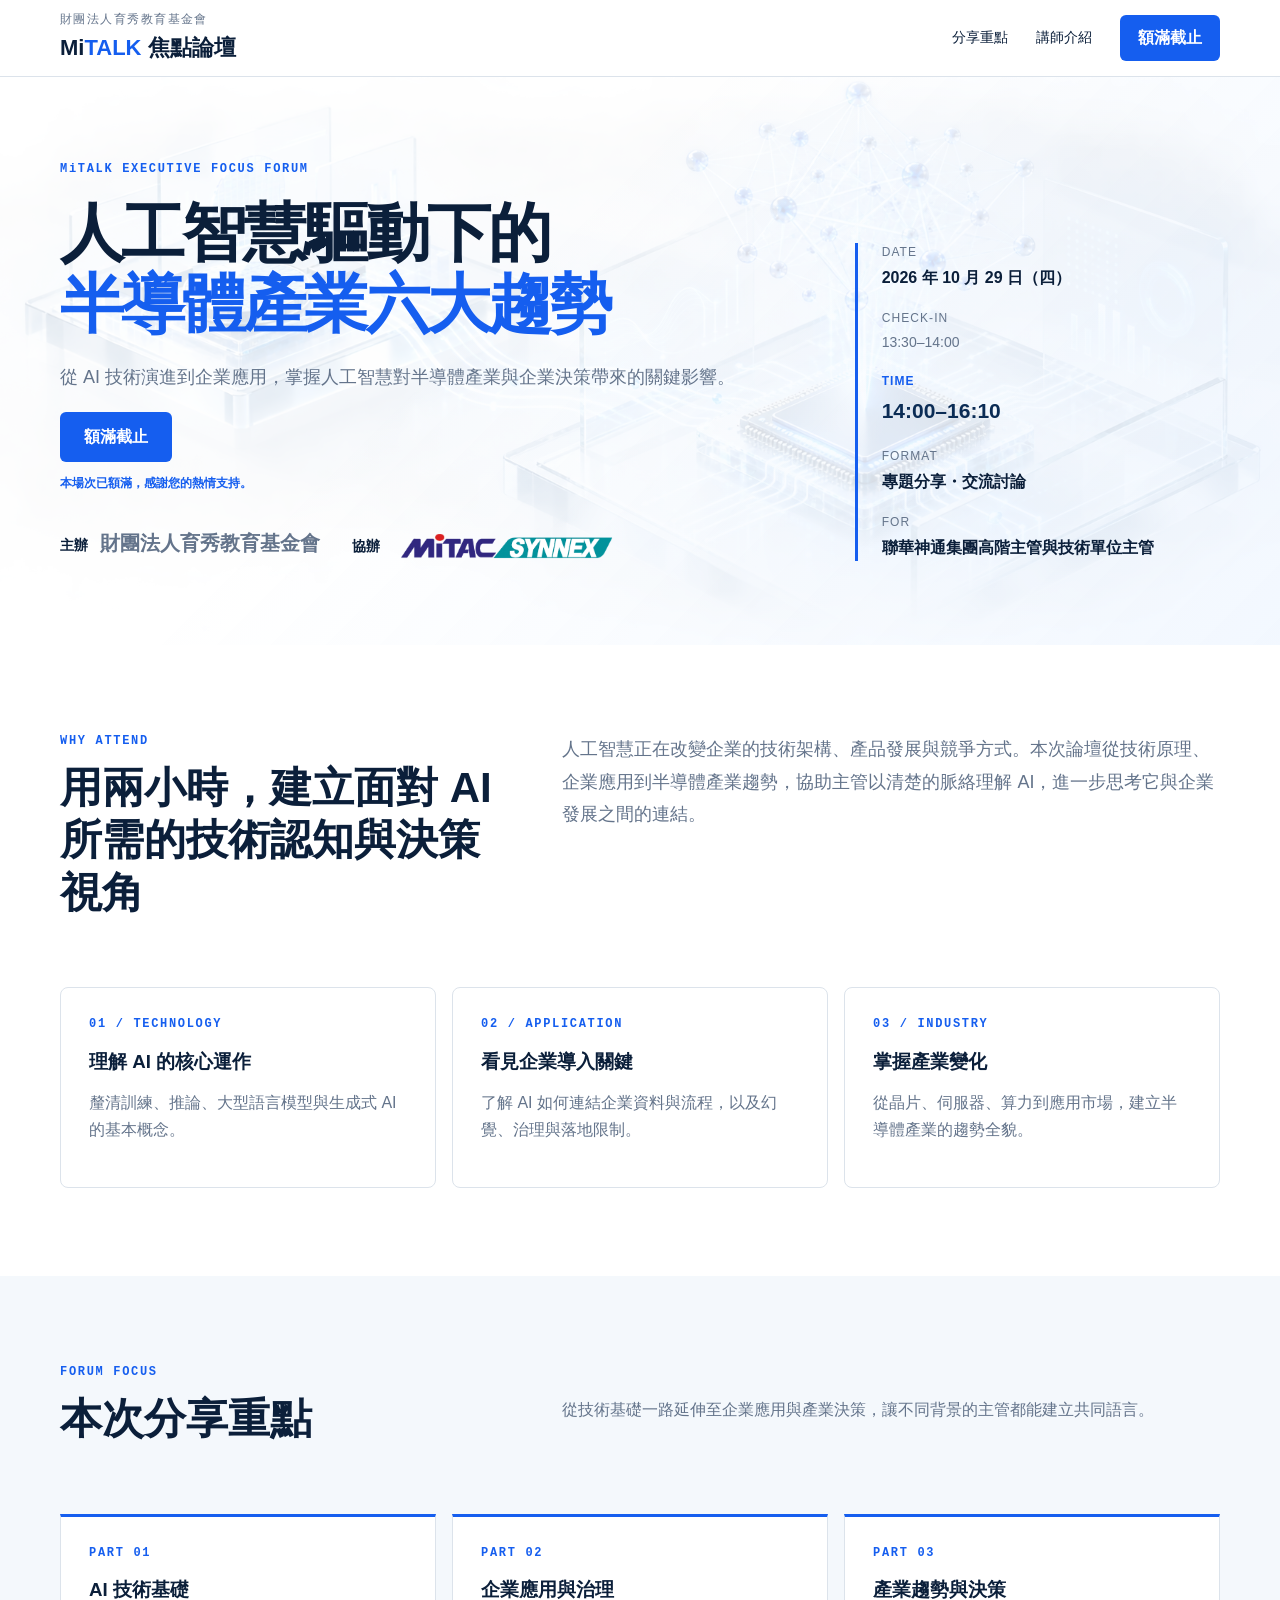
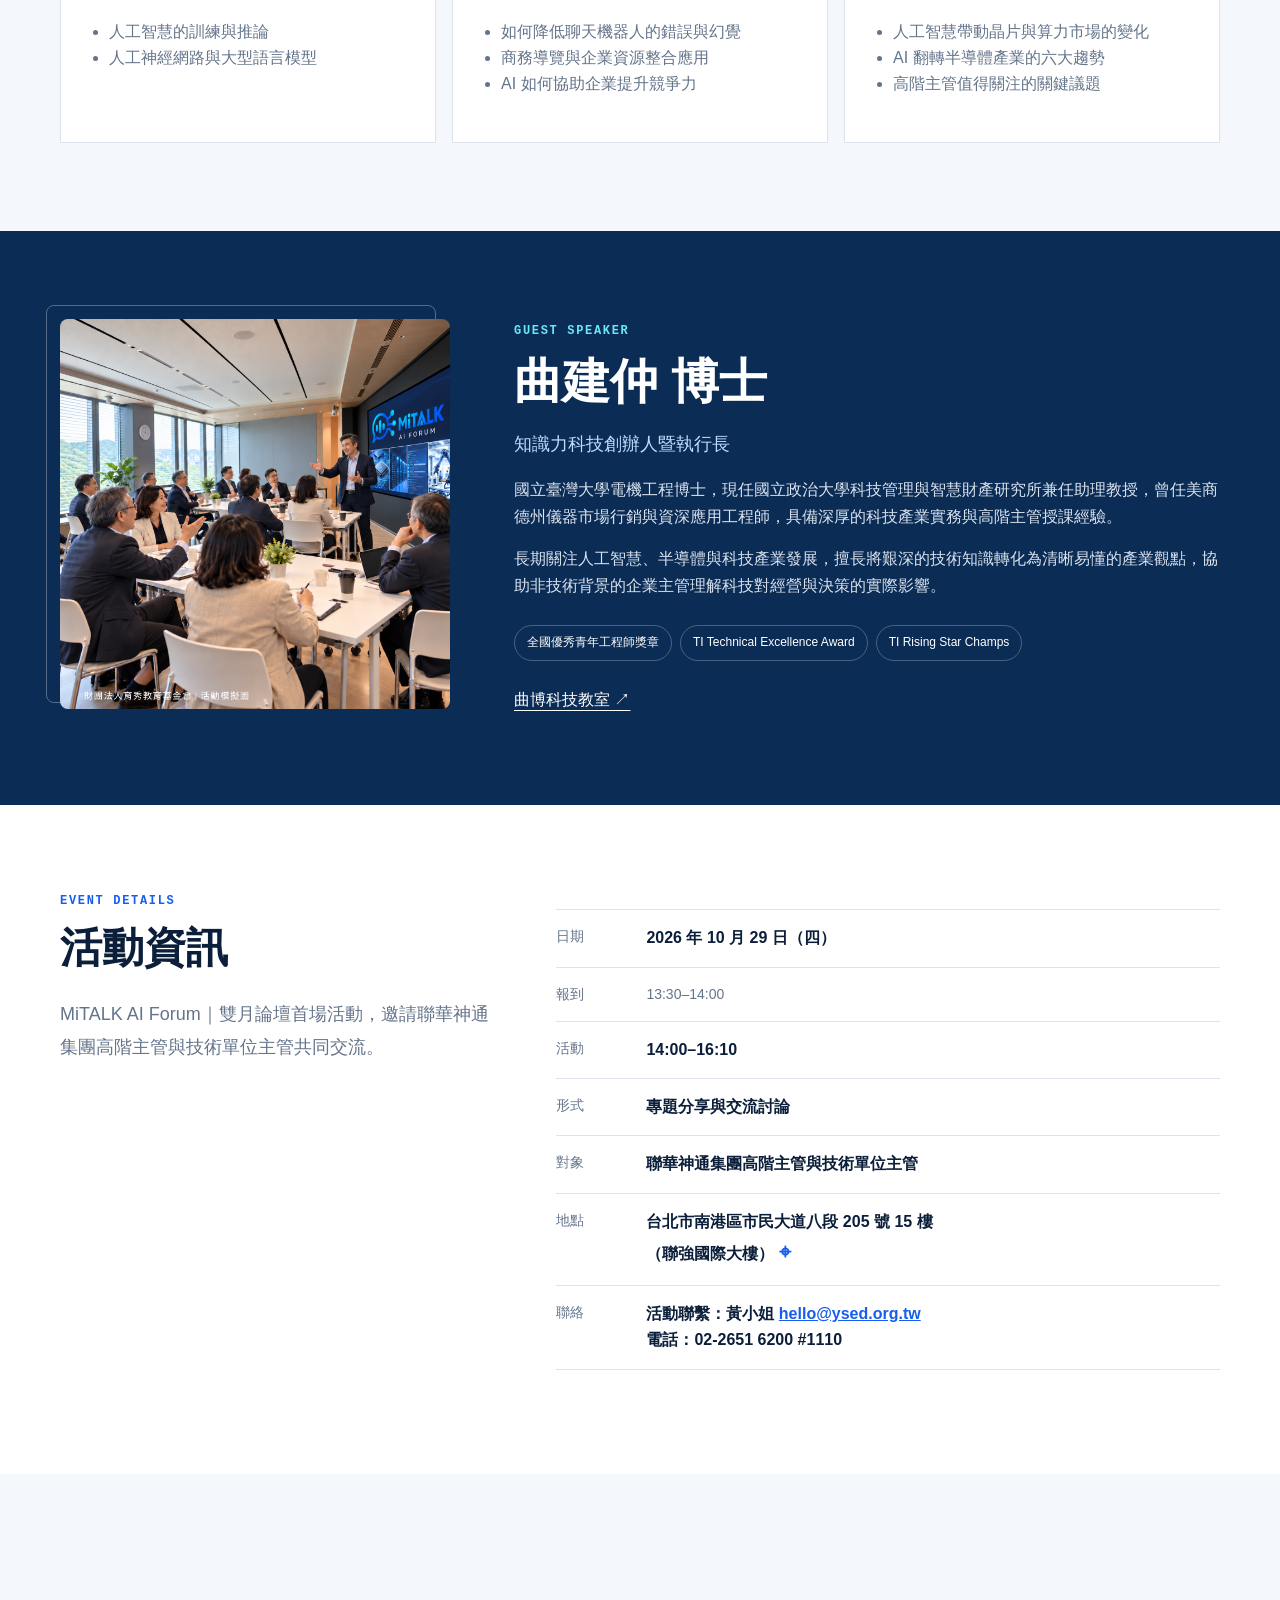
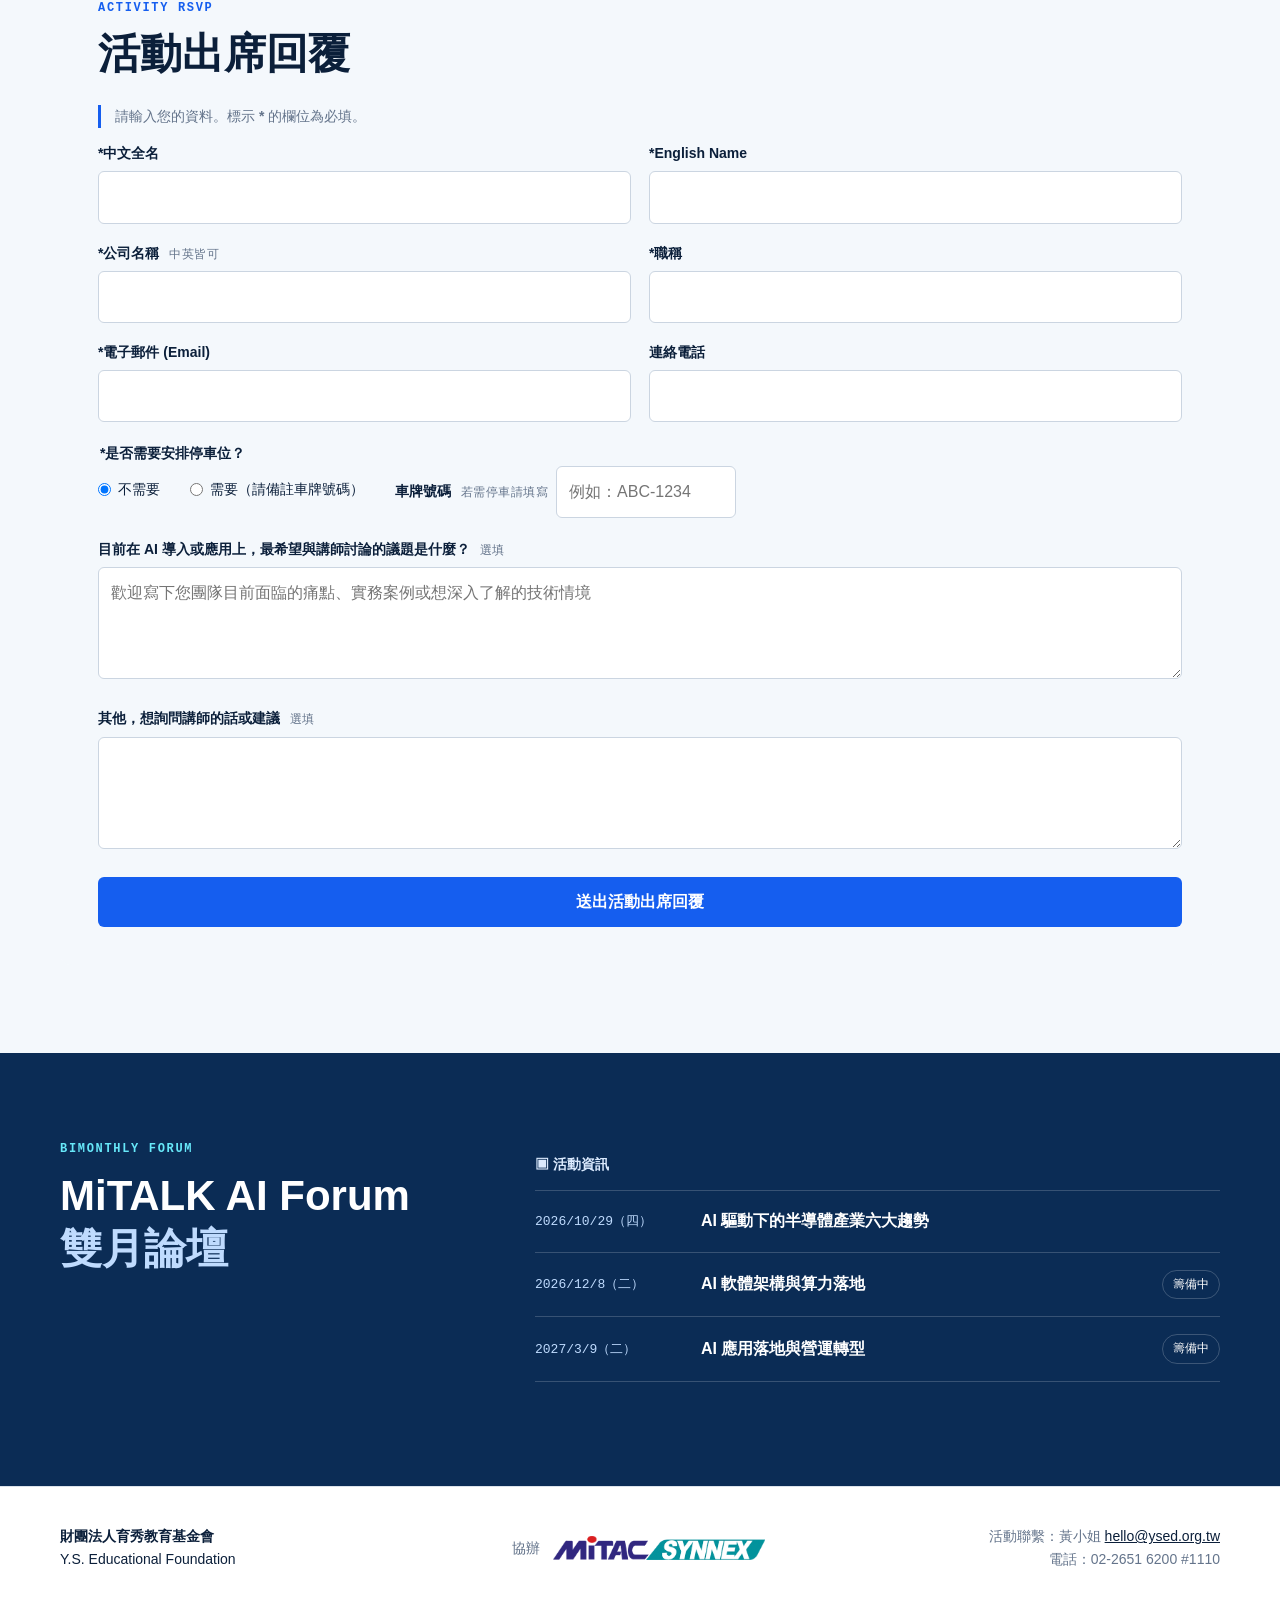
==== index-form-test01.html @ b160019f "Add files via upload" ====
<!doctype html>
<html lang="zh-Hant">
<head>
  <meta charset="utf-8">
  <meta name="viewport" content="width=device-width,initial-scale=1">
  <meta name="description" content="MiTALK AI Forum｜人工智慧驅動下的半導體產業六大趨勢">
  <title>MiTALK AI Forum｜雙月論壇 | 育秀教育基金會</title>
  <link rel="icon" href="assets/favicon.svg" type="image/svg+xml">
  <link rel="stylesheet" href="assets/styles.css">
</head>
<body>
  <header class="site-header">
    <div class="container header-inner">
      <div class="brand"><small>財團法人育秀教育基金會</small><strong>Mi<span>TALK</span> 焦點論壇</strong></div>
      <nav aria-label="主要導覽"><a href="#focus">分享重點</a><a href="#speaker">講師介紹</a><span class="button small" aria-disabled="true">額滿截止</span></nav>
    </div>
  </header>

  <main>
    <section class="hero">
      <div class="container hero-grid">
        <div>
          <p class="eyebrow">MiTALK EXECUTIVE FOCUS FORUM</p>
          <h1>人工智慧驅動下的<br><span>半導體產業六大趨勢</span></h1>
          <p class="lead">從 AI 技術演進到企業應用，掌握人工智慧對半導體產業與企業決策帶來的關鍵影響。</p>
          <span class="button" aria-disabled="true">額滿截止</span>
          <p class="hero-note">本場次已額滿，感謝您的熱情支持。</p>
          <div class="organizers"><div><b>主辦</b> <a href="https://www.ysed.org.tw/yscampus/" target="_blank" rel="noopener noreferrer"><strong>財團法人育秀教育基金會</strong></a></div><div class="cohost"><b>協辦</b><img src="assets/mitac-synnex-logo.png" alt="聯華神通集團 MiTAC SYNNEX"></div></div>
        </div>
        <dl class="hero-meta">
          <div><dt>DATE</dt><dd>2026 年 10 月 29 日（四）</dd></div>
          <div class="subtle"><dt>CHECK-IN</dt><dd>13:30–14:00</dd></div>
          <div class="time"><dt>TIME</dt><dd>14:00–16:10</dd></div>
          <div><dt>FORMAT</dt><dd>專題分享・交流討論</dd></div>
          <div><dt>FOR</dt><dd>聯華神通集團高階主管與技術單位主管</dd></div>
        </dl>
      </div>
    </section>

    <section class="section">
      <div class="container intro-grid"><div><p class="eyebrow">WHY ATTEND</p><h2>用兩小時，建立面對 AI 所需的技術認知與決策視角</h2></div><p class="lead compact">人工智慧正在改變企業的技術架構、產品發展與競爭方式。本次論壇從技術原理、企業應用到半導體產業趨勢，協助主管以清楚的脈絡理解 AI，進一步思考它與企業發展之間的連結。</p></div>
      <div class="container cards three">
        <article><p class="eyebrow">01 / TECHNOLOGY</p><h3>理解 AI 的核心運作</h3><p>釐清訓練、推論、大型語言模型與生成式 AI 的基本概念。</p></article>
        <article><p class="eyebrow">02 / APPLICATION</p><h3>看見企業導入關鍵</h3><p>了解 AI 如何連結企業資料與流程，以及幻覺、治理與落地限制。</p></article>
        <article><p class="eyebrow">03 / INDUSTRY</p><h3>掌握產業變化</h3><p>從晶片、伺服器、算力到應用市場，建立半導體產業的趨勢全貌。</p></article>
      </div>
    </section>

    <section id="focus" class="section soft">
      <div class="container"><p class="eyebrow">FORUM FOCUS</p><div class="section-heading"><h2>本次分享重點</h2><p>從技術基礎一路延伸至企業應用與產業決策，讓不同背景的主管都能建立共同語言。</p></div>
        <div class="cards three focus-cards">
          <article><p class="eyebrow">PART 01</p><h3>AI 技術基礎</h3><ul><li>人工智慧的訓練與推論</li><li>人工神經網路與大型語言模型</li></ul></article>
          <article><p class="eyebrow">PART 02</p><h3>企業應用與治理</h3><ul><li>如何降低聊天機器人的錯誤與幻覺</li><li>商務導覽與企業資源整合應用</li><li>AI 如何協助企業提升競爭力</li></ul></article>
          <article><p class="eyebrow">PART 03</p><h3>產業趨勢與決策</h3><ul><li>人工智慧帶動晶片與算力市場的變化</li><li>AI 翻轉半導體產業的六大趨勢</li><li>高階主管值得關注的關鍵議題</li></ul></article>
        </div>
      </div>
    </section>

    <section id="speaker" class="section speaker">
      <div class="container speaker-grid"><div class="portrait"><img src="assets/MiTALK-forum-scenario-2026Oct.png" alt="MiTALK AI Forum 活動情境"></div><div><p class="eyebrow light">GUEST SPEAKER</p><h2>曲建仲 博士</h2><p class="speaker-title">知識力科技創辦人暨執行長</p><p>國立臺灣大學電機工程博士，現任國立政治大學科技管理與智慧財產研究所兼任助理教授，曾任美商德州儀器市場行銷與資深應用工程師，具備深厚的科技產業實務與高階主管授課經驗。</p><p>長期關注人工智慧、半導體與科技產業發展，擅長將艱深的技術知識轉化為清晰易懂的產業觀點，協助非技術背景的企業主管理解科技對經營與決策的實際影響。</p><div class="tags"><span>全國優秀青年工程師獎章</span><span>TI Technical Excellence Award</span><span>TI Rising Star Champs</span></div><a class="external" href="https://www.youtube.com/ansforce" target="_blank" rel="noopener noreferrer">曲博科技教室 ↗</a></div></div>
    </section>

    <section id="details" class="section">
      <div class="container details-grid">
        <div><p class="eyebrow">EVENT DETAILS</p><h2>活動資訊</h2><p class="lead compact">MiTALK AI Forum｜雙月論壇首場活動，邀請聯華神通集團高階主管與技術單位主管共同交流。</p></div>
        <dl class="facts"><div><dt>日期</dt><dd>2026 年 10 月 29 日（四）</dd></div><div><dt>報到</dt> <dt>13:30–14:00 </dt> </div><div><dt>活動</dt><dd>14:00–16:10</dd></div><div><dt>形式</dt><dd>專題分享與交流討論</dd></div><div><dt>對象</dt><dd>聯華神通集團高階主管與技術單位主管</dd></div><div><dt>地點</dt><dd><strong>台北市南港區市民大道八段 205 號 15 樓<br>（聯強國際大樓）</strong> <a class="map" href="https://www.google.com/maps/search/?api=1&query=%E5%8F%B0%E5%8C%97%E5%B8%82%E5%8D%97%E6%B8%AF%E5%8D%80%E5%B8%82%E6%B0%91%E5%A4%A7%E9%81%93%E5%85%AB%E6%AE%B5%20205%20%E8%99%9F%2015%20%E6%A8%93" target="_blank" rel="noopener noreferrer" aria-label="另開交通資訊">⌖</a></dd></div><div><dt>聯絡</dt><dd>活動聯繫：黃小姐  <a href="mailto:hello@ysed.org.tw">hello@ysed.org.tw</a><br>電話：02-2651 6200 #1110</dd></div></dl>
      </div>
    </section>

    <section id="rsvp" class="section soft" aria-labelledby="rsvp-title">
      <div class="container">
        <div class="form-panel">
          <p class="eyebrow">ACTIVITY RSVP</p>
          <h2 id="rsvp-title">活動出席回覆</h2>
          <p class="notice">請輸入您的資料。標示 <strong>*</strong> 的欄位為必填。</p>

          <form id="attendanceForm" action="https://docs.google.com/forms/d/e/1FAIpQLSdVg5Psu8YSqXrb2darOfJkdXDuL2L2rNWEKp0N9kSgaowLvQ/formResponse" method="post" target="googleResponseFrame">
            <div class="form-grid">
              <div>
                <label for="chineseName">*中文全名</label>
                <input id="chineseName" name="entry.1392072307" type="text" autocomplete="name" required>
              </div>
              <div>
                <label for="englishName">*English Name</label>
                <input id="englishName" name="entry.953667232" type="text" autocomplete="name" required>
              </div>
              <div>
                <label for="company">*公司名稱 <small>中英皆可</small></label>
                <input id="company" name="entry.192898585" type="text" autocomplete="organization" required>
              </div>
              <div>
                <label for="jobTitle">*職稱</label>
                <input id="jobTitle" name="entry.1693461081" type="text" autocomplete="organization-title" required>
              </div>
              <div>
                <label for="email">*電子郵件 (Email)</label>
                <input id="email" name="entry.1096803072" type="email" autocomplete="email" required>
              </div>
              <div>
                <label for="phone">連絡電話</label>
                <input id="phone" name="entry.1300517017" type="tel" autocomplete="tel">
              </div>
            </div>

            <fieldset>
              <legend>*是否需要安排停車位？</legend>
              <label class="radio"><input type="radio" name="entry.722357315" value="不需要" checked required>不需要</label>
              <label class="radio"><input type="radio" name="entry.722357315" value="需要" required>需要（請備註車牌號碼）</label>
              <div style="display:inline-flex;align-items:center;gap:8px;vertical-align:middle;flex-wrap:wrap">
                <label for="licensePlate" style="white-space:nowrap">車牌號碼 <small>若需停車請填寫</small></label>
                <input id="licensePlate" name="entry.1476815798" type="text" maxlength="20" placeholder="例如：ABC-1234" style="width:180px;margin-top:0">
              </div>
            </fieldset>

            <div style="margin-top:20px">
              <label for="aiDiscussion">目前在 AI 導入或應用上，最希望與講師討論的議題是什麼？ <small>選填</small></label>
              <textarea id="aiDiscussion" name="entry.1468016906" placeholder="歡迎寫下您團隊目前面臨的痛點、實務案例或想深入了解的技術情境"></textarea>
            </div>

            <div style="margin-top:20px">
              <label for="instructorQuestions">其他，想詢問講師的話或建議 <small>選填</small></label>
              <textarea id="instructorQuestions" name="entry.1255565283"></textarea>
            </div>

            <button class="button full" style="margin-top:20px" type="submit">送出活動出席回覆</button>
            <p id="formStatus" class="status" role="status" hidden></p>
          </form>
        </div>
      </div>
    </section>

    <iframe id="googleResponseFrame" name="googleResponseFrame" title="Google 表單送出回應" style="display:none"></iframe>
    <dialog id="attendanceSuccess" style="border:0;border-radius:12px;padding:0;max-width:520px;width:calc(100% - 40px);box-shadow:0 24px 80px rgba(11,31,58,.28)">
      <div style="padding:28px 30px;color:#0b1f3a;font-family:Inter,'Noto Sans TC','Microsoft JhengHei',sans-serif">
        <h3 style="margin:0 0 12px;color:#155eef;font-size:21px">報名成功</h3>
        <p style="line-height:1.8;margin:0 0 24px">感謝您的回覆與報名，活動前一周我們將提寄送詳細活動資訊，期待於 MiTALK 見！</p>
        <button id="closeAttendanceSuccess" type="button" class="button full">確定</button>
      </div>
    </dialog>

    <section class="section forum-series"><div class="container series-grid"><div><p class="eyebrow light">BIMONTHLY FORUM</p><h2>MiTALK AI Forum<br><span>雙月論壇</span></h2></div><div><h3>▣ 活動資訊</h3><ol><li><time>2026/10/29（四）</time><strong>AI 驅動下的半導體產業六大趨勢</strong></li><li><time>2026/12/8（二）</time><strong>AI 軟體架構與算力落地</strong><span>籌備中</span></li><li><time>2027/3/9（二）</time><strong>AI 應用落地與營運轉型</strong><span>籌備中</span></li></ol></div></div></section>
  </main>

  <footer><div class="container footer-grid"><div><a href="https://www.ysed.org.tw/yscampus/" target="_blank" rel="noopener noreferrer" style="text-decoration:none;"><strong>財團法人育秀教育基金會</strong></a><br><a href="https://www.ysed.org.tw/yscampus/" target="_blank" rel="noopener noreferrer" style="text-decoration:none;">Y.S. Educational Foundation</a></div><div class="cohost"><span>協辦</span><img src="assets/mitac-synnex-logo.png" alt="聯華神通集團 MiTAC SYNNEX"></div><div>活動聯繫：黃小姐  <a href="mailto:hello@ysed.org.tw">hello@ysed.org.tw</a><br>電話：02-2651 6200 #1110</div></div></footer>
  <script>
    const attendanceForm = document.getElementById('attendanceForm');
    const parkingOptions = attendanceForm.querySelectorAll('input[name="entry.722357315"]');
    const licensePlate = document.getElementById('licensePlate');
    const formStatus = document.getElementById('formStatus');

    function updateParkingField() {
      const needsParking = attendanceForm.querySelector('input[name="entry.722357315"]:checked')?.value === '需要';
      licensePlate.required = needsParking;
      licensePlate.setAttribute('aria-required', String(needsParking));
    }

    parkingOptions.forEach(option => option.addEventListener('change', updateParkingField));

    const googleResponseFrame = document.getElementById('googleResponseFrame');
    const attendanceSuccess = document.getElementById('attendanceSuccess');
    const closeAttendanceSuccess = document.getElementById('closeAttendanceSuccess');
    let submissionPending = false;

    attendanceForm.addEventListener('submit', event => {
      event.preventDefault();
      if (!attendanceForm.reportValidity()) return;

      submissionPending = true;
      attendanceForm.submit();
    });

    googleResponseFrame.addEventListener('load', () => {
      if (!submissionPending) return;
      submissionPending = false;
      attendanceForm.reset();
      updateParkingField();
      attendanceSuccess.showModal();
    });

    closeAttendanceSuccess.addEventListener('click', () => attendanceSuccess.close());
    attendanceSuccess.addEventListener('click', event => {
      if (event.target === attendanceSuccess) attendanceSuccess.close();
    });

    updateParkingField();
  </script>
</body>
</html>
---- assets/styles.css ----
:root{--navy:#0b1f3a;--deep:#0b2c55;--blue:#155eef;--soft:#f4f8fc;--muted:#64748b;--line:#dce3eb;--white:#fff}*{box-sizing:border-box}html{scroll-behavior:smooth}body{margin:0;color:var(--navy);font-family:Inter,"Noto Sans TC","PingFang TC","Microsoft JhengHei",sans-serif;line-height:1.65;background:#fff}a{color:inherit}.container{width:min(1160px,calc(100% - 40px));margin:auto}.site-header{position:sticky;top:0;z-index:10;background:rgba(255,255,255,.96);border-bottom:1px solid var(--line);backdrop-filter:blur(12px)}.header-inner{min-height:76px;display:flex;align-items:center;justify-content:space-between;gap:24px}.brand small{display:block;font-size:11px;letter-spacing:.12em;color:var(--muted)}.brand strong{font-size:20px}.brand span,.hero h1 span,.eyebrow{color:var(--blue)}.brand small{font-size:12px}.brand strong{font-size:22px}.organizers a{text-decoration:none}.organizers a strong{font-size:20px;line-height:1.2}nav{display:flex;align-items:center;gap:28px}nav a{text-decoration:none;font-size:14px}.button{display:inline-block;border:0;border-radius:6px;background:var(--blue);color:#fff;text-decoration:none;padding:12px 24px;font:inherit;font-weight:700;cursor:pointer}.button:hover{background:#0d49be}.button.small{padding:10px 18px}.button.full{width:100%}.hero-note{margin:12px 0 0;font-size:12px;line-height:1.6;color:var(--blue);font-weight:600}.hero{overflow:hidden;background:linear-gradient(135deg,rgba(255,255,255,.82) 38%,rgba(241,247,255,.9)),url('Mitalk-bg-img.png') center/cover no-repeat;padding:84px 0}.hero-grid{display:grid;grid-template-columns:1.5fr .75fr;gap:64px;align-items:end}.eyebrow{margin:0;font:600 12px/1.4 ui-monospace,SFMono-Regular,Menlo,monospace;letter-spacing:.14em}.hero h1{margin:20px 0;font-size:clamp(42px,5vw,72px);line-height:1.12;letter-spacing:-.045em}.lead{font-size:18px;line-height:1.8;color:var(--muted);max-width:760px}.compact{margin:0}.organizers{display:flex;flex-wrap:wrap;gap:20px 32px;margin-top:38px;color:var(--muted);font-size:14px}.organizers b{color:var(--navy);margin-right:8px}.cohost{display:flex;align-items:center;gap:10px}.cohost img{width:auto;height:30px;object-fit:contain}.hero-meta{border-left:3px solid var(--blue);padding-left:24px;margin:0;display:grid;gap:18px}.hero-meta div{display:block}.hero-meta dt{font-size:12px;letter-spacing:.09em;color:var(--muted)}.hero-meta dd{margin:2px 0 0;font-weight:700}.hero-meta .subtle dd{font-size:14px;font-weight:500;color:var(--muted)}.hero-meta .time dt{color:var(--blue);font-weight:700}.hero-meta .time dd{font-size:21px;color:var(--deep)}.section{padding:88px 0}.soft{background:var(--soft)}h2{font-size:clamp(30px,4vw,42px);line-height:1.25;margin:12px 0 24px}h3{line-height:1.35}.intro-grid,.section-heading{display:grid;grid-template-columns:.8fr 1.2fr;gap:64px;align-items:start}.cards{display:grid;gap:16px;margin-top:44px}.cards.three{grid-template-columns:repeat(3,1fr)}.cards article{border:1px solid var(--line);border-radius:8px;padding:28px;background:#fff}.cards article h3{margin:16px 0 8px}.cards article p:not(.eyebrow),.cards li,.section-heading p{color:var(--muted)}.focus-cards article{border-top:3px solid var(--blue);border-radius:0}.focus-cards ul{padding-left:20px}.speaker,.forum-series{background:var(--deep);color:#fff}.speaker-grid{display:grid;grid-template-columns:390px 1fr;gap:64px;align-items:center}.portrait{position:relative}.portrait:before{content:"";position:absolute;inset:-14px 14px 14px -14px;border:1px solid rgba(255,255,255,.3);border-radius:8px}.portrait img{position:relative;width:100%;aspect-ratio:1;object-fit:cover;border-radius:8px}.speaker h2{font-size:48px;margin-bottom:4px}.speaker p{color:rgba(239,246,255,.9)}.speaker .speaker-title{color:#bfdbfe;font-size:18px}.eyebrow.light{color:#67e8f9}.tags{display:flex;flex-wrap:wrap;gap:8px;margin:26px 0}.tags span{border:1px solid rgba(255,255,255,.25);border-radius:999px;padding:7px 12px;font-size:12px}.external{text-underline-offset:5px}.details-grid{display:grid;grid-template-columns:.8fr 1.2fr;gap:54px}.facts{border-top:1px solid var(--line)}.facts div{display:grid;grid-template-columns:90px 1fr;border-bottom:1px solid var(--line);padding:15px 0}.facts dt{color:var(--muted);font-size:14px}.facts dd{margin:0;font-weight:600}.facts a{color:var(--blue)}.map{text-decoration:none;font-size:21px}.form-panel{background:var(--soft);border-radius:12px;padding:38px}.notice{border-left:3px solid var(--blue);padding-left:14px;color:var(--muted);font-size:14px}.form-grid{display:grid;grid-template-columns:1fr 1fr;gap:18px}label,legend{display:block;font-weight:700;font-size:14px}label small,legend small{margin-left:6px;color:var(--muted);font-weight:500;letter-spacing:.04em}input,textarea{width:100%;border:1px solid #cbd5e1;border-radius:6px;background:#fff;padding:12px;margin-top:6px;font:inherit;color:var(--navy)}textarea{min-height:112px;resize:vertical}fieldset{border:0;padding:0;margin:20px 0}.radio{display:inline-flex;align-items:center;margin:8px 26px 0 0;font-weight:400}.radio input{width:auto;margin:0 7px 0 0}.help{display:block;color:var(--muted);font-weight:400;margin:5px 0}.privacy{font-size:12px;color:var(--muted)}.status{margin-top:14px;border-left:4px solid;padding:12px 14px;font-size:14px}.status.success{border-color:#14b8a6;background:#f0fdfa;color:#115e59}.status.error{border-color:#ef4444;background:#fef2f2;color:#991b1b}.series-grid{display:grid;grid-template-columns:.75fr 1.25fr;gap:64px}.forum-series h2 span{color:#bfdbfe}.forum-series h3{font-size:14px;color:#dbeafe}.forum-series ol{padding:0;border-top:1px solid rgba(255,255,255,.18);border-bottom:1px solid rgba(255,255,255,.18)}.forum-series li{display:grid;grid-template-columns:150px 1fr auto;gap:16px;align-items:center;padding:17px 0;border-bottom:1px solid rgba(255,255,255,.18)}.forum-series li:last-child{border:0}.forum-series time{color:#bfdbfe;font-family:monospace}.forum-series li span{font-size:12px;border:1px solid rgba(255,255,255,.2);border-radius:999px;padding:4px 10px}footer{border-top:1px solid var(--line);padding:38px 0;color:var(--muted);font-size:14px}.footer-grid{display:grid;grid-template-columns:1fr auto 1fr;gap:32px;align-items:center}.footer-grid>div:last-child{text-align:right}.footer-grid strong,.footer-grid a{color:var(--navy)}
@media(max-width:850px){nav>a:not(.button){display:none}.hero-grid,.intro-grid,.section-heading,.speaker-grid,.details-grid,.series-grid{grid-template-columns:1fr}.hero{padding:60px 0}.hero h1{font-size:42px}.cards.three{grid-template-columns:1fr}.speaker-grid{gap:40px}.portrait{max-width:420px}.form-grid{grid-template-columns:1fr}.footer-grid{grid-template-columns:1fr}.footer-grid>div:last-child{text-align:left}.toolbar,.admin-actions{flex-direction:column;align-items:stretch}.toolbar input{width:100%}.stats{grid-template-columns:1fr}.forum-series li{grid-template-columns:1fr;gap:4px}}@media(max-width:520px){.container{width:min(100% - 28px,1160px)}.section{padding:64px 0}.site-header .brand small{display:none}.hero h1{font-size:36px}.form-panel{padding:24px}.speaker h2{font-size:38px}.organizers{flex-direction:column}.cohost img{max-width:180px;height:auto}}
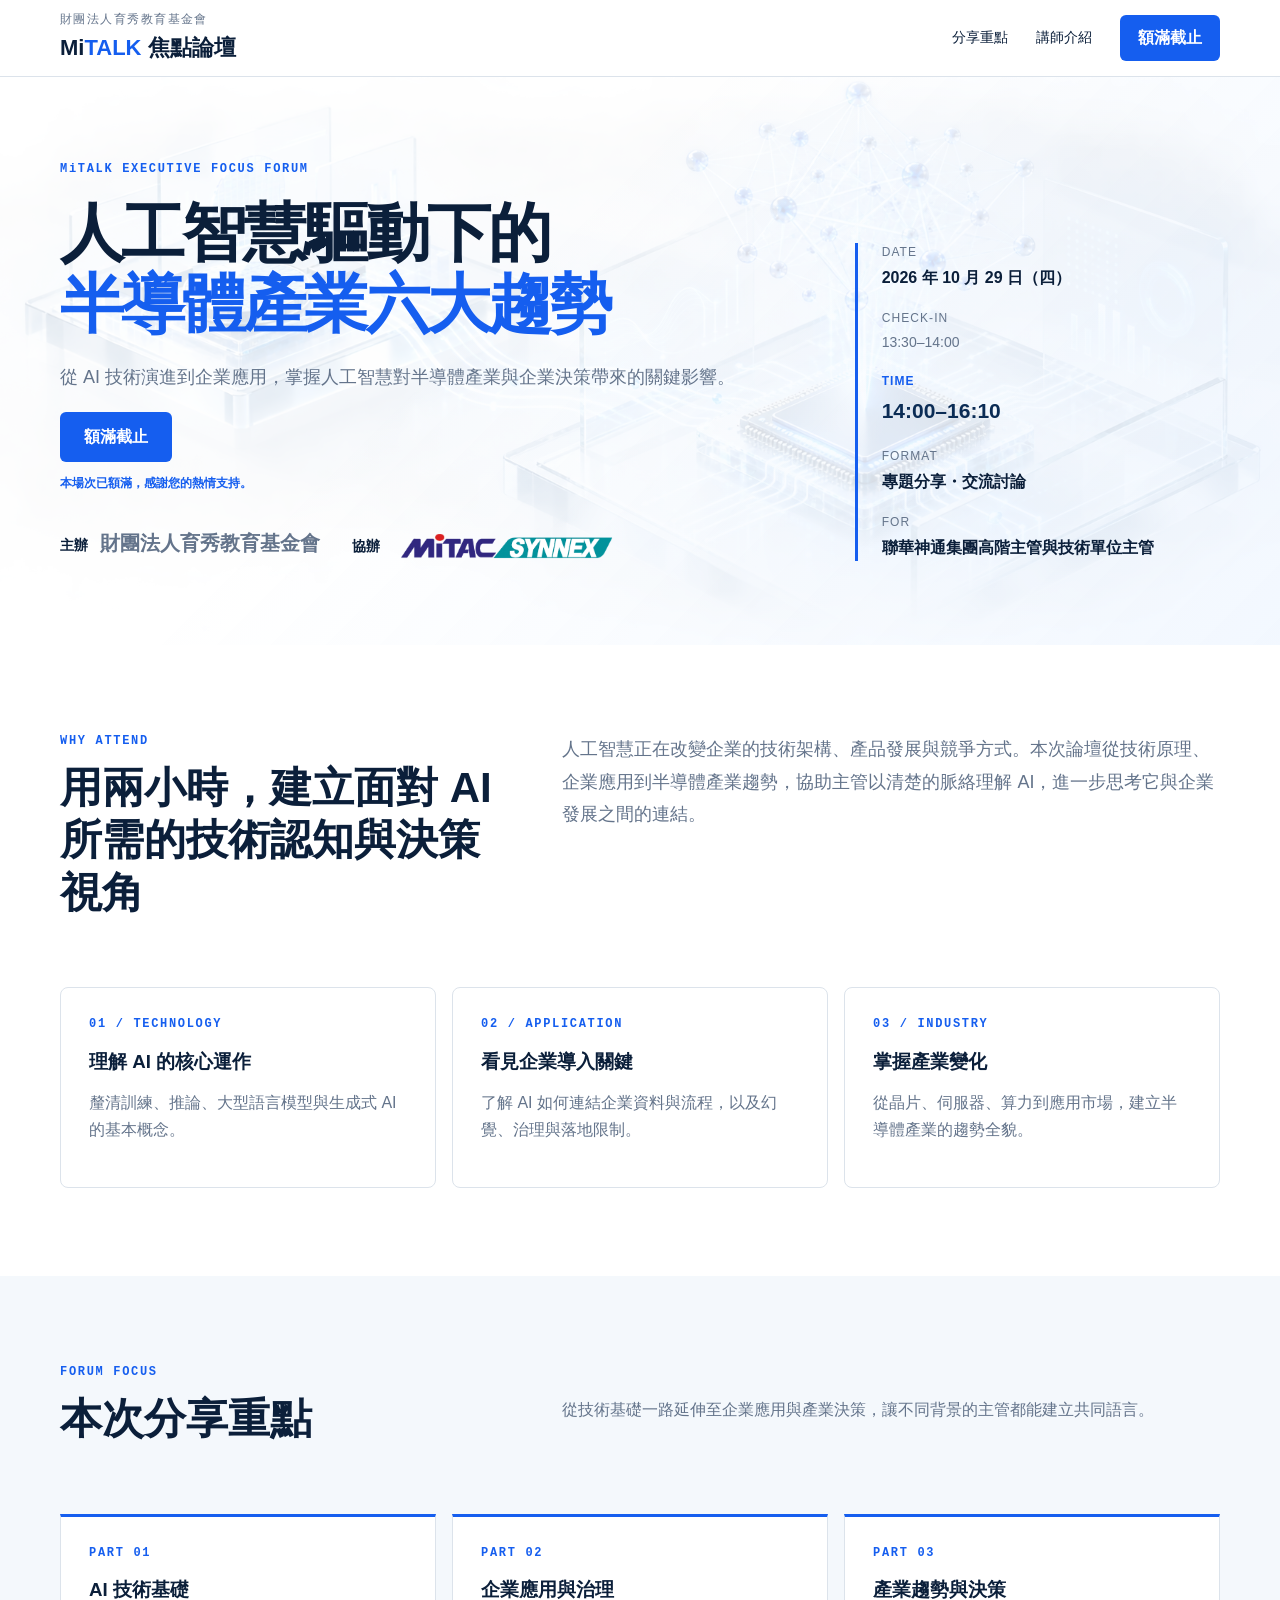
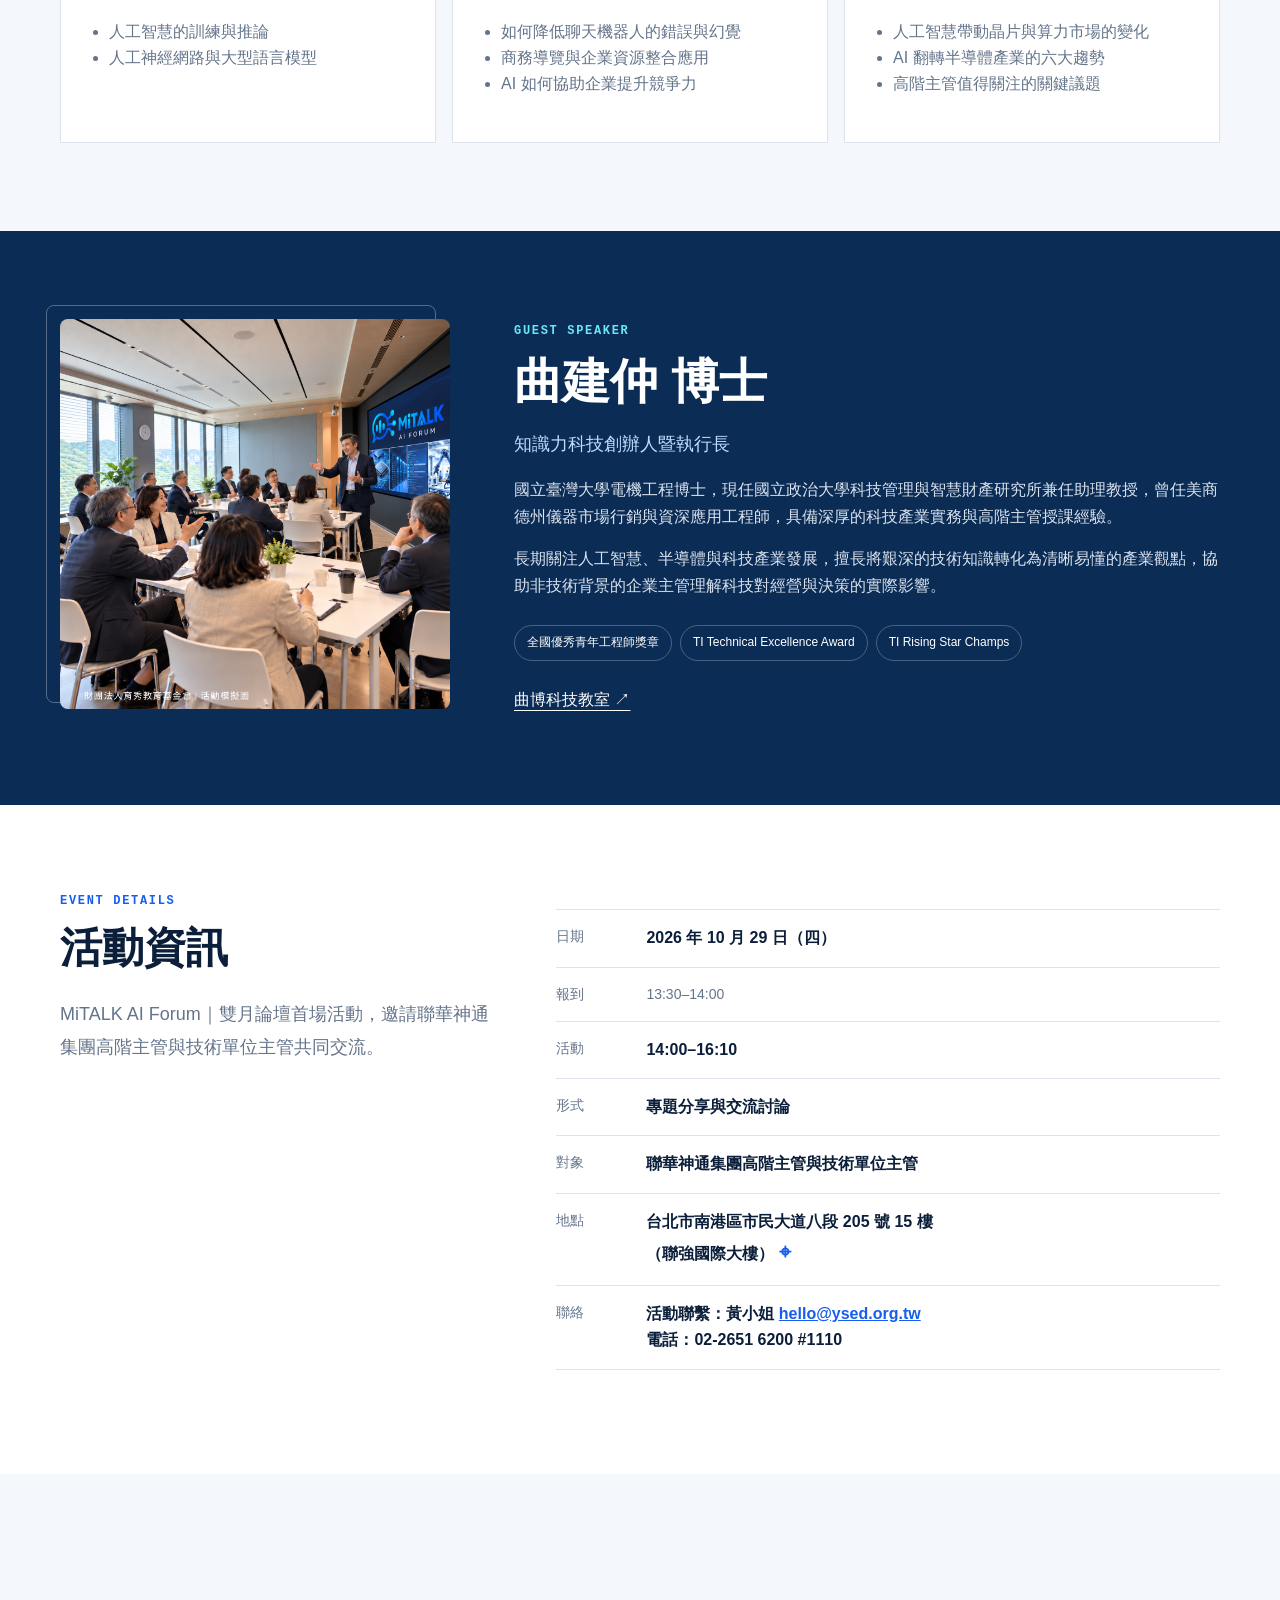
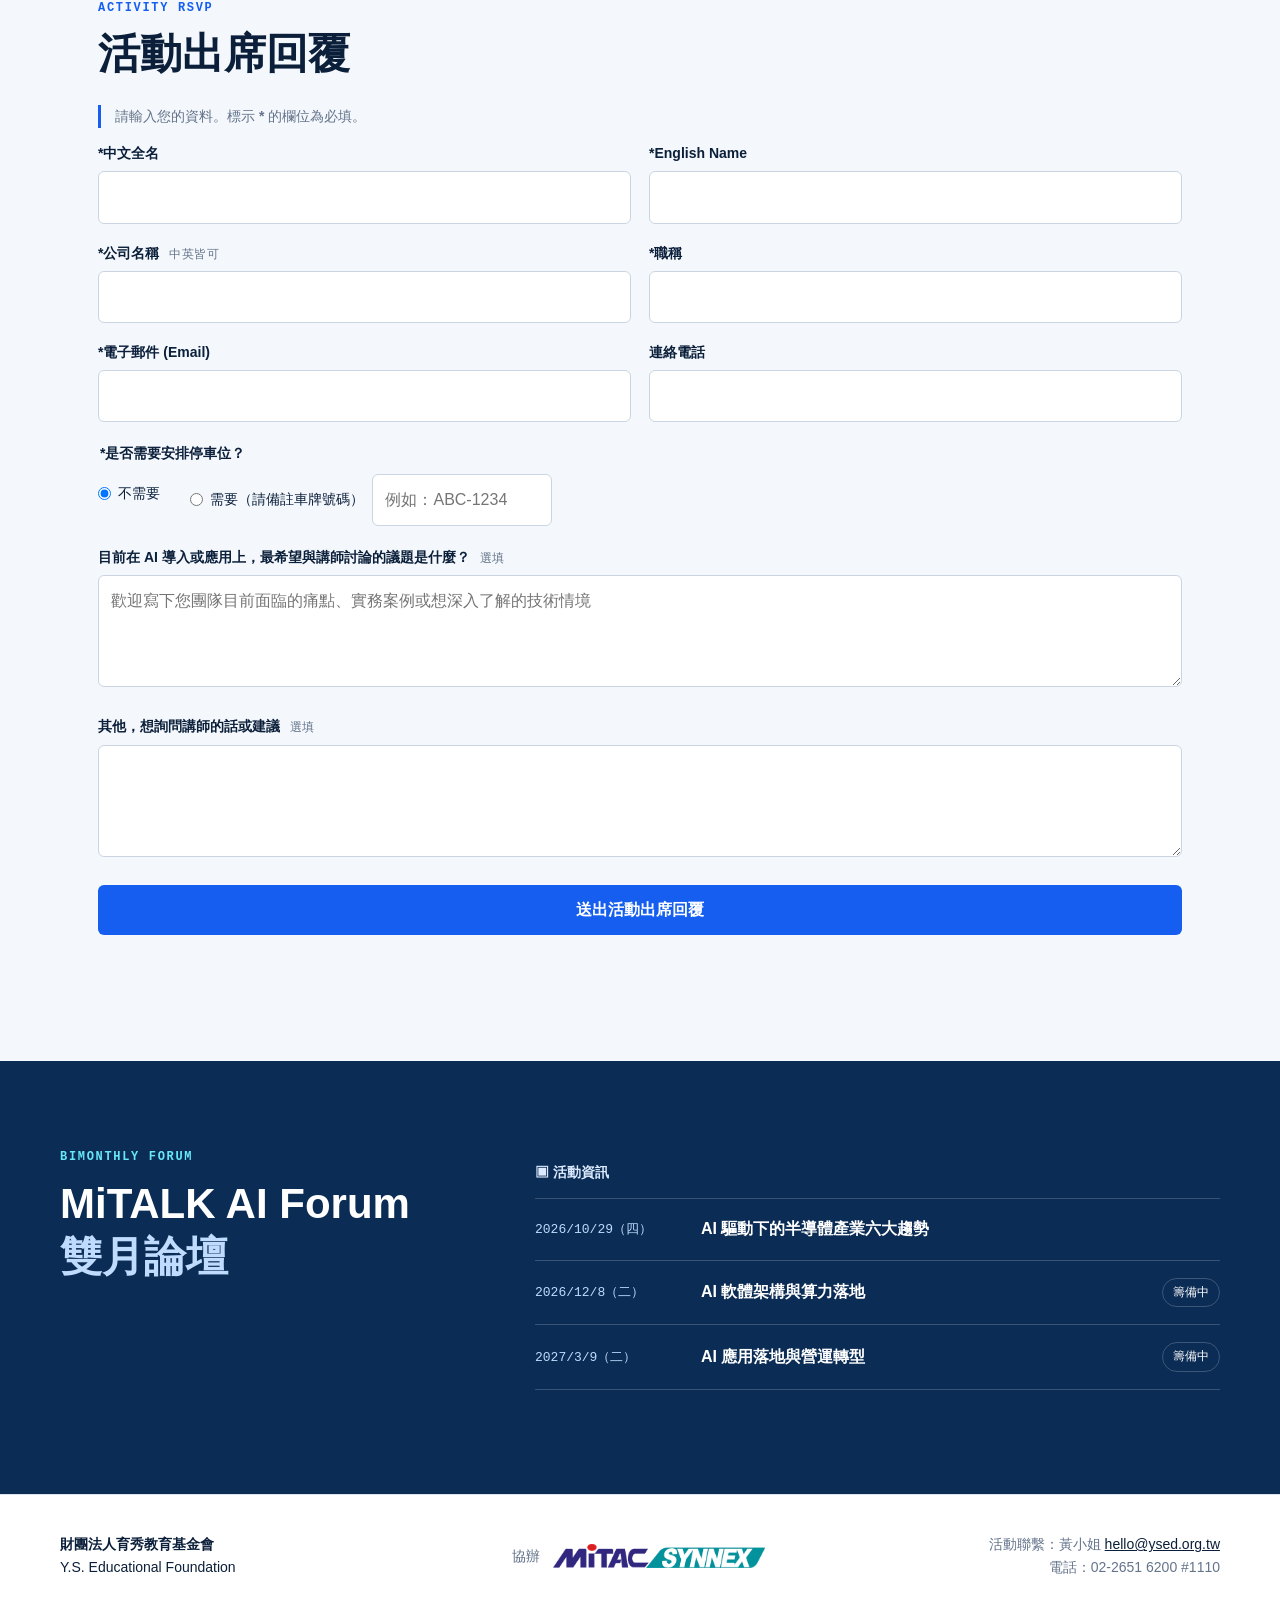
==== commit 0495b03d: "enbeded form" ====
--- a/index-form-test01.html
+++ b/index-form-test01.html
@@ -105,10 +105,11 @@
             <fieldset>
               <legend>*是否需要安排停車位？</legend>
               <label class="radio"><input type="radio" name="entry.722357315" value="不需要" checked required>不需要</label>
-              <label class="radio"><input type="radio" name="entry.722357315" value="需要" required>需要（請備註車牌號碼）</label>
-              <div style="display:inline-flex;align-items:center;gap:8px;vertical-align:middle;flex-wrap:wrap">
-                <label for="licensePlate" style="white-space:nowrap">車牌號碼 <small>若需停車請填寫</small></label>
-                <input id="licensePlate" name="entry.1476815798" type="text" maxlength="20" placeholder="例如：ABC-1234" style="width:180px;margin-top:0">
+              <div style="display:inline-flex;align-items:center;gap:8px;margin-top:8px;vertical-align:middle;flex-wrap:wrap">
+                <label class="radio" style="margin:0">
+                  <input type="radio" name="entry.722357315" value="需要" required>需要（請備註車牌號碼）
+                </label>
+                <input id="licensePlate" name="entry.1476815798" type="text" maxlength="20" placeholder="例如：ABC-1234" aria-label="車牌號碼（例如：ABC-1234）" style="width:180px;margin:0">
               </div>
             </fieldset>
 
